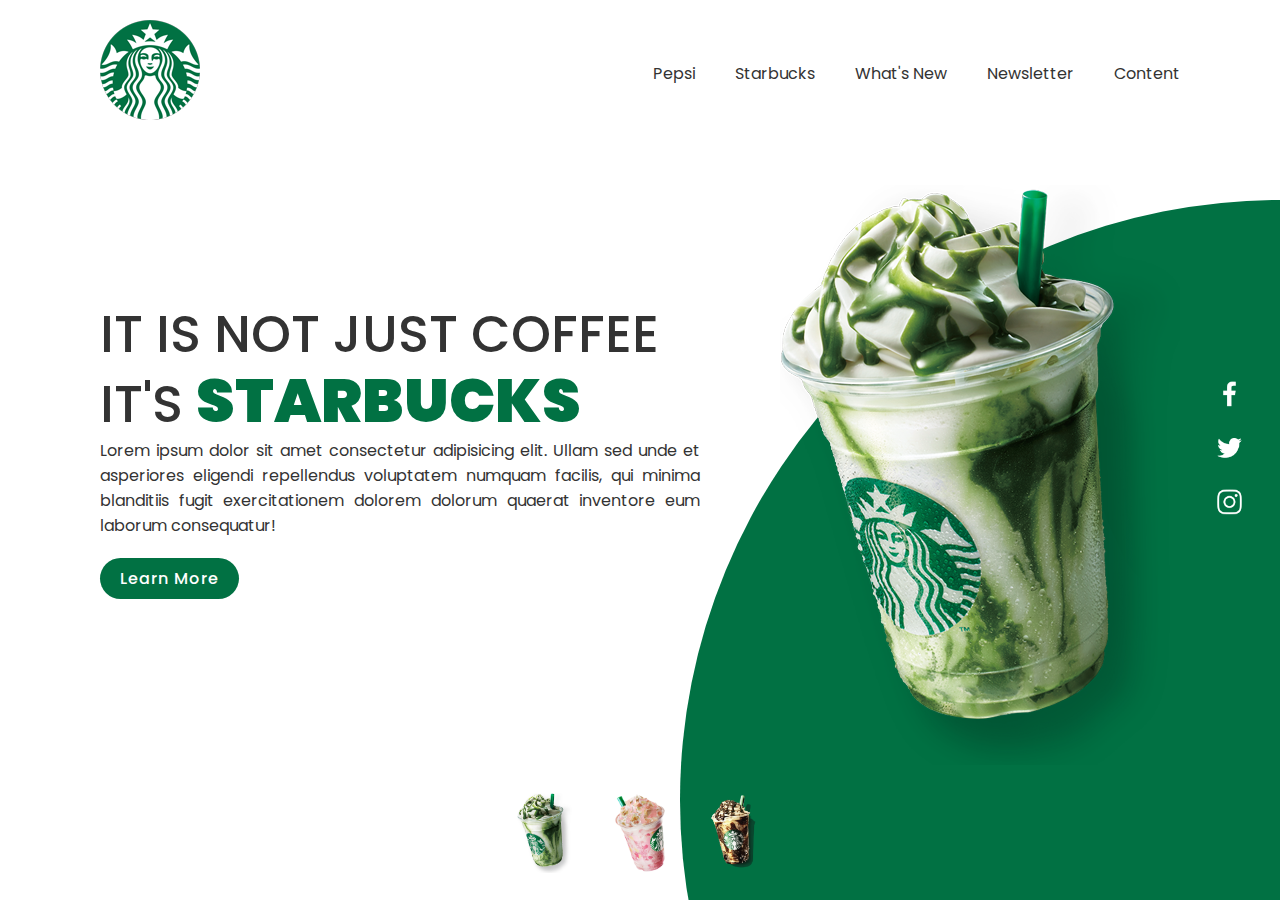
==== pages/starbucks/index.html @ b61e5461 "web for starbucks" ====
<!DOCTYPE html>
<html lang="en">
<head>
    <meta charset="UTF-8">
    <meta http-equiv="X-UA-Compatible" content="IE=edge">
    <meta name="viewport" content="width=device-width, initial-scale=1.0">
    <title>Starbucks Landing Page Website</title>
    <link rel="stylesheet" href="root/css/style.css">
</head>
<body>
    <section>
        <div class="circle"></div>
        <header>
            <a href="#" class="logo"><img src="root/img/logo.png"></a>
            <ul>
                <li><a href="../../index.html">Pepsi</a></li>
                <li><a href="#">Starbucks</a></li>
                <li><a href="#">What's New</a></li>
                <li><a href="#">Newsletter</a></li>
                <li><a href="#">Content</a></li>
            </ul>
        </header>
        <div class="content">
            <div class="textBox">
                <h2>It is not just Coffee<br>It's <span>Starbucks</span></h2>
                <p class="web">Lorem ipsum dolor sit amet consectetur adipisicing 
                    elit. Ullam sed unde et asperiores eligendi repellendus 
                    voluptatem numquam facilis, qui minima blanditiis fugit 
                    exercitationem dolorem dolorum quaerat inventore eum 
                    laborum consequatur!</p>
                <p class="mobile">Lorem ipsum dolor sit amet consectetur adipisicing 
                    elit. Ullam sed unde et asperiores eligendi repellendus 
                    voluptatem numquam facilis.</p>
                <a href="#">Learn More</a>
            </div>
            <div class="imageBox">
                <img class="starbucks" src="root/img/img1.png">
            </div>
        </div>
        <ul class="thumb">
            <li><img src="root/img/img1.png" onclick="imgSlider('root/img/img1.png');changeCircleColor('#017143')"></li>
            <li><img src="root/img/img2.png" onclick="imgSlider('root/img/img2.png');changeCircleColor('#eb7495')"></li>
            <li><img src="root/img/img4.png" onclick="imgSlider('root/img/img4.png');changeCircleColor('#5C4033')" class="picture3"></li>
        </ul>
        <ul class="sci">
            <li><a href="#"><img src="root/img/facebook.png"></a></li>
            <li><a href="#"><img src="root/img/twitter.png"></a></li>
            <li><a href="#"><img src="root/img/instagram.png"></a></li>
        </ul>
    </section>
    <script type="text/javascript">
        function imgSlider(anything){
            document.querySelector('.starbucks').src = anything;
        }
        function changeCircleColor(color){
            const circle = document.querySelector('.circle');
            circle.style.background = color;
        }
        function menuToggle(){
            const toggleMenu = document.querySelector('.toggleMenu');
            const navigation = document.querySelector('.navigation');
            toggleMenu.classList.toggle('active')
            navigation.classList.toggle('active')
        }
    </script>
</body>
</html>
---- pages/starbucks/root/css/style.css ----
@import url('https://fonts.googleapis.com/css?family=Poppins:200,300,400, 500,600,700,800,900&display=swap');
*{
    margin: 0;
    padding: 0;
    box-sizing: border-box;
    font-family: 'Poppins', sans-serif;
    text-align: justify;
}
section{
    position: relative;
    width: 100%;
    min-height: 100vh;
    padding: 100px;
    display: flex;
    justify-content: space-between;
    align-items: center;
}
header{
    position: absolute;
    top: 0;
    left: 0;
    width: 100%;
    padding: 20px 100px;
    display: flex;
    justify-content: space-between;
    align-items: center;
}
header .logo{
    position: relative;
    max-width: 80px;
}
header ul{
    position: relative;
    display: flex;
}
header ul.active{
    visibility: visible;
    opacity: 1;
}
header ul li{
    list-style: none;
}
header ul li a{
    display: inline-block;
    color: #333;
    font-weight: 400;
    margin-left: 40px;
    text-decoration: none;
}
.mobile{
    display: none;
}
.content{
    position: relative;
    width: 100%;
    display: flex;
    justify-content: space-between;
    align-items: center;
}
.content .textBox{
    position: relative;
    max-width: 600px;
}
.content .textBox h2{
    color: #333;
    font-size: 3.2em;
    line-height: 1.3em;
    font-weight: 500;
    text-transform: uppercase;
    text-align: left;
}
.content .textBox h2 span{
    color: #017143;
    font-size: 1.2em;
    font-weight: 900;
}
.content .textBox p{
    color: #333;
}
.content .textBox a{
    display: inline-block;
    margin-top: 20px;
    padding: 8px 20px;
    background: #017143;
    color: #fff;
    border-radius: 40px;
    font-weight: 500;
    letter-spacing: 1px;
    text-decoration: none;
}
.content .imageBox{
    /* width: 170px; */
    height: auto;
    display: flex;
    /* padding-right: 50px; */
    justify-content: center;
    padding-top: 50px;
}
.content .imageBox img{
    max-width: 400px;
}
.thumb{
    position: absolute;
    left: 50%;
    bottom: 20px;
    transform: translateX(-50%);
    display: flex;
}
.thumb li{
    list-style: none;
    display: inline-block;
    margin: 0 20px;
    cursor: pointer;
    transition: 0.5s;
}
.thumb li:hover{
    transform: translateY(-15px);
}
.thumb li img{
    max-width: 55px;
}
.picture3{
    /* transform: rotate(-10deg); */
    max-width: 100px;
    
}
img.starbucks{
    /*max-width: 350px !important;*/
}
.sci{
    position: absolute;
    top: 50%;
    right: 30px;
    transform: translateY(-50%);
    display: flex;
    justify-content: center;
    align-items: center;
    flex-direction: column;
}
.sci li{
    list-style: none;
}
.sci li a{
    display: inline-block;
    filter: invert(1);
    margin: 5px 0;
    transform: scale(0.6);
}
.circle{
    position: absolute;
    top: 0;
    left: 0;
    width: 100%;
    height: 100%;
    background: #017143;
    clip-path: circle(600px at right 800px);
}
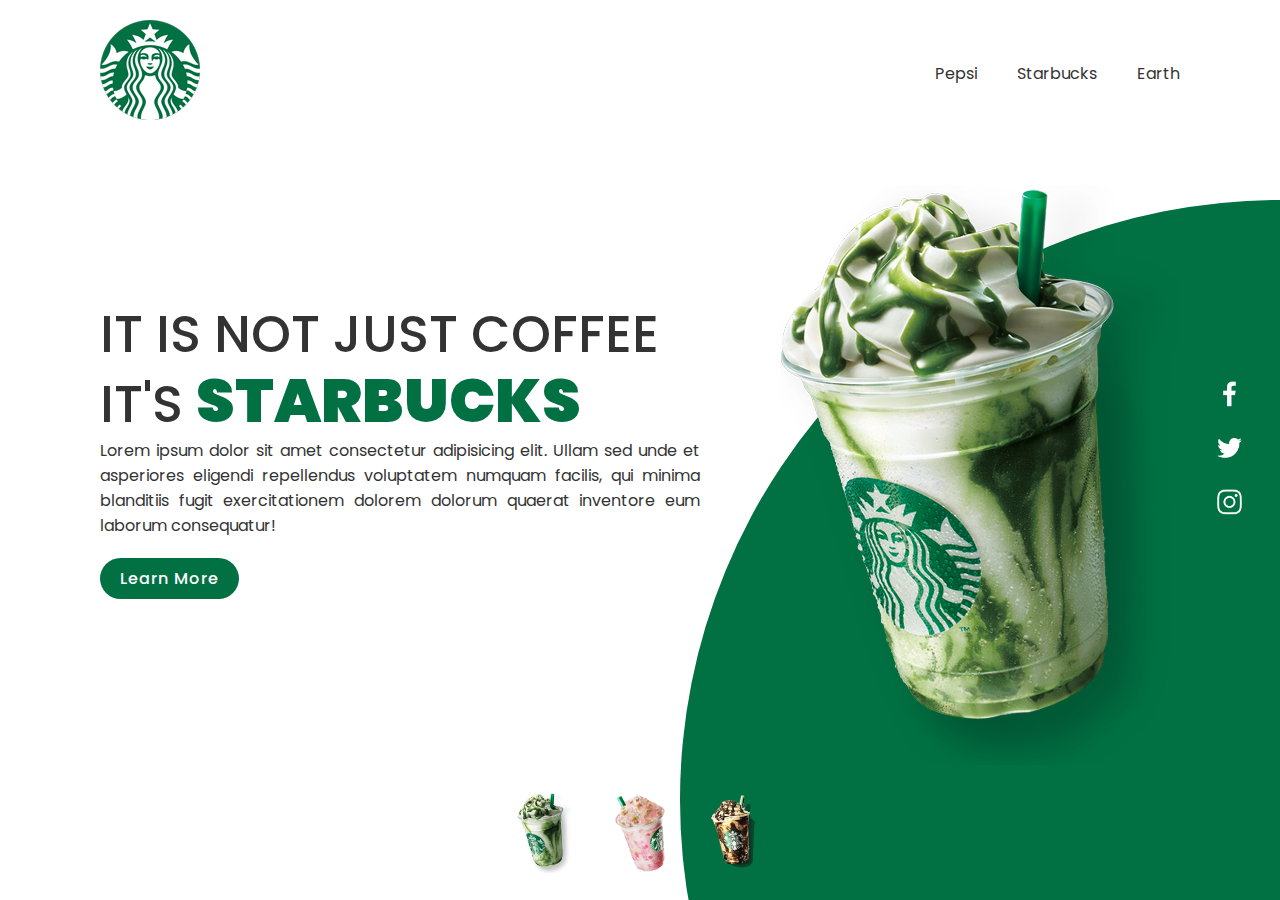
==== commit 512b7a26: "world landing page" ====
--- a/pages/starbucks/index.html
+++ b/pages/starbucks/index.html
@@ -12,12 +12,11 @@
         <div class="circle"></div>
         <header>
             <a href="#" class="logo"><img src="root/img/logo.png"></a>
-            <ul>
+            <div class="toggleMenu" onclick="menuToggle()";></div>
+            <ul class="navigation">
                 <li><a href="../../index.html">Pepsi</a></li>
-                <li><a href="#">Starbucks</a></li>
-                <li><a href="#">What's New</a></li>
-                <li><a href="#">Newsletter</a></li>
-                <li><a href="#">Content</a></li>
+                <li><a href="./index.html">Starbucks</a></li>
+                <li><a href="../earth/earth.html">Earth</a></li>
             </ul>
         </header>
         <div class="content">
@@ -59,8 +58,8 @@
         function menuToggle(){
             const toggleMenu = document.querySelector('.toggleMenu');
             const navigation = document.querySelector('.navigation');
-            toggleMenu.classList.toggle('active')
-            navigation.classList.toggle('active')
+            toggleMenu.classList.toggle('active');
+            navigation.classList.toggle('active');
         }
     </script>
 </body>
--- a/pages/starbucks/root/css/style.css
+++ b/pages/starbucks/root/css/style.css
@@ -33,10 +33,10 @@
     position: relative;
     display: flex;
 }
-header ul.active{
+/* header ul.active{
     visibility: visible;
     opacity: 1;
-}
+} */
 header ul li{
     list-style: none;
 }
@@ -119,14 +119,6 @@
 .thumb li img{
     max-width: 55px;
 }
-.picture3{
-    /* transform: rotate(-10deg); */
-    max-width: 100px;
-    
-}
-img.starbucks{
-    /*max-width: 350px !important;*/
-}
 .sci{
     position: absolute;
     top: 50%;
@@ -155,3 +147,103 @@
     background: #017143;
     clip-path: circle(600px at right 800px);
 }
+@media (max-width: 991px) {
+    .mobile{
+        display: flex;
+    }
+    .web{
+        display: none;
+    }
+    header{
+        padding: 20px;
+    }
+    header .logo {
+        max-width: 60px;
+    }
+    
+    .toggleMenu{
+        position: relative;
+        width: 30px;
+        height: 30px;
+        cursor: pointer;
+        background: url(../img/menu.png);
+        background-size: 30px;
+        background-position: center;
+        background-repeat: no-repeat;
+        z-index: 2;
+        filter: invert(1);
+    }
+    .toggleMenu.active{
+        background: url(../img/close.png);
+        background-size: 25px;
+        background-position: center;
+        background-repeat: no-repeat;
+        filter: invert(1);
+    }
+    header ul{
+        position: fixed;
+        top: 0; 
+        left: 0;
+        width: 100%;
+        height: 100%;
+        background: #fff;
+        z-index: 1;
+        flex-direction: column;
+        align-items: center;
+        justify-content: center;
+        transition: 0.2s;
+        visibility: hidden;
+        opacity: 0;
+    }
+    header ul.active{
+        visibility: visible;
+        opacity: 1;
+    }
+    header ul li a{
+        display: inline-block;
+        color: #111;
+        font-weight: 400;
+        margin-left: 0;
+        text-decoration: none;
+        font-size: 2em;
+        margin: 10px 0;
+    }
+    header ul li a:hover{
+        color: #017143;
+    }
+    section{
+        padding: 20px 20px 120px;
+    }
+    .content{
+        flex-direction: column;
+        margin-top: 100px;
+    }
+    .content .textBox h2{
+        font-size: 2em;
+        margin-bottom: 15px;
+    }
+    .content .textBox{
+        max-width: 100%;
+        margin-top: 2rem;
+    }
+    .content .imageBox{
+        max-width: 100%;
+        justify-content: center;
+    }
+    .content .imageBox img{
+        max-width: 250px;
+    }
+    .thumb li img{
+        max-width: 40px;
+    }
+    .circle {
+        clip-path: circle(400px at center bottom);
+    }
+    .sci{
+        background-color: #017143;
+        right: 0;
+        width: 50px;
+        border-top-left-radius: 5px;
+        border-bottom-left-radius: 5px;
+    }
+}